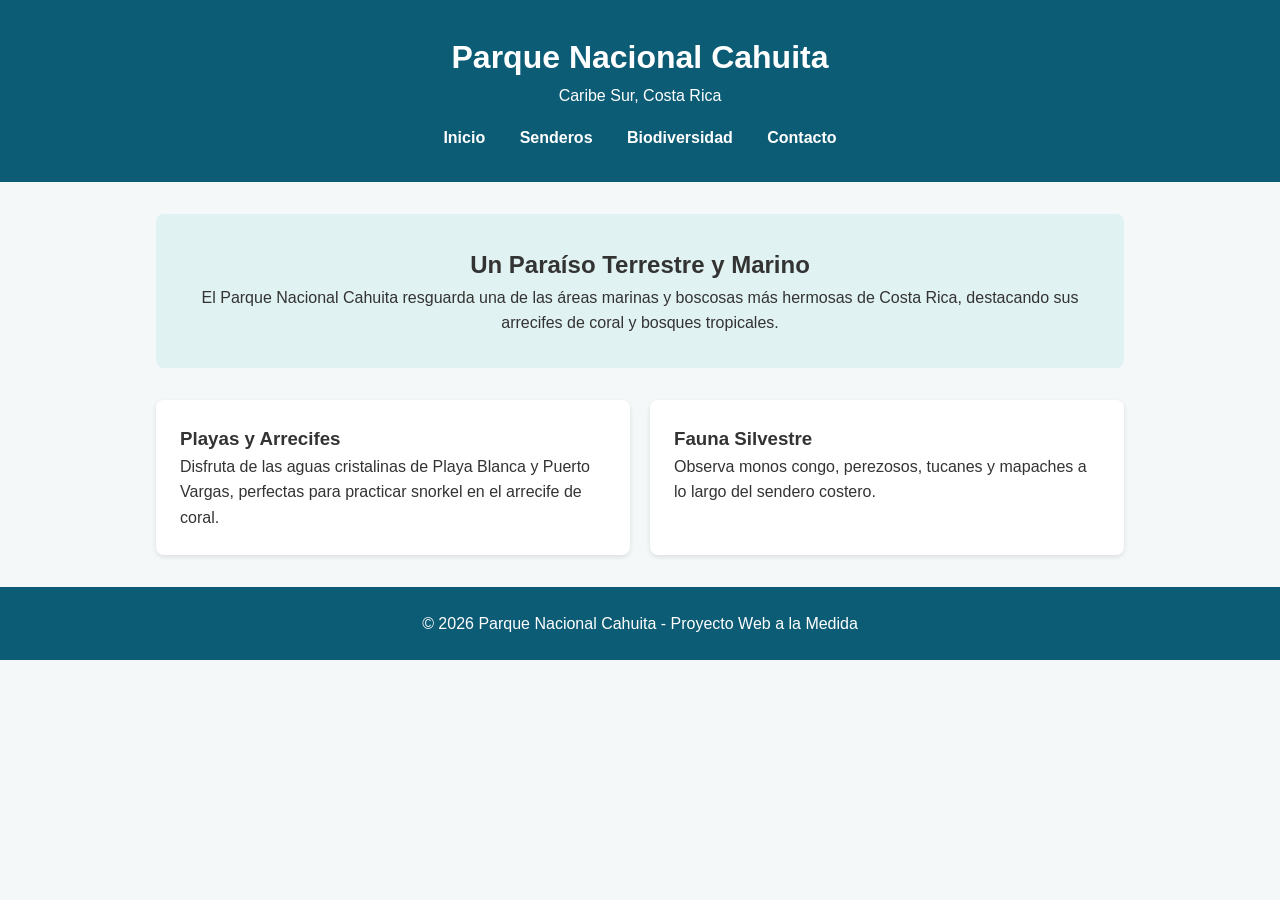
==== index.html @ afe1c8d8 "Primer respaldo del proyecto Cahuita" ====
<!DOCTYPE html>
<html lang="es">
<head>
    <meta charset="UTF-8">
    <meta name="viewport" content="width=device-width, initial-scale=1.0">
    <title>Parque Nacional Cahuita | Costa Rica</title>
    <meta name="description" content="Descubre el Parque Nacional Cahuita en Costa Rica. Playas de arena blanca, arrecifes de coral y gran biodiversidad en el Caribe Sur.">
    
    <!-- Open Graph Tags (SEO) -->
    <meta property="og:title" content="Parque Nacional Cahuita | Costa Rica">
    <meta property="og:description" content="Explora los senderos, arrecifes y la fauna única del Parque Nacional Cahuita.">
    <meta property="og:type" content="website">

    <link rel="shortcut icon" href="favicon.ico" type="image/x-icon">
    <link rel="stylesheet" href="css/estilos.css">
</head>
<body>

    <header class="header">
        <h1>Parque Nacional Cahuita</h1>
        <p>Caribe Sur, Costa Rica</p>
        <nav class="nav">
            <a href="index.html">Inicio</a>
            <a href="pages/senderos.html">Senderos</a>
            <a href="pages/biodiversidad.html">Biodiversidad</a>
            <a href="pages/contacto.html">Contacto</a>
        </nav>
    </header>

    <main class="main-content">
        <section class="hero">
            <h2>Un Paraíso Terrestre y Marino</h2>
            <p>El Parque Nacional Cahuita resguarda una de las áreas marinas y boscosas más hermosas de Costa Rica, destacando sus arrecifes de coral y bosques tropicales.</p>
        </section>

        <section class="cards">
            <article class="card">
                <h3>Playas y Arrecifes</h3>
                <p>Disfruta de las aguas cristalinas de Playa Blanca y Puerto Vargas, perfectas para practicar snorkel en el arrecife de coral.</p>
            </article>
            <article class="card">
                <h3>Fauna Silvestre</h3>
                <p>Observa monos congo, perezosos, tucanes y mapaches a lo largo del sendero costero.</p>
            </article>
        </section>
    </main>

    <footer>
        <p>&copy; 2026 Parque Nacional Cahuita - Proyecto Web a la Medida</p>
    </footer>

    <script src="js/script.js"></script>
</body>
</html>
---- css/estilos.css ----
* {
    box-sizing: border-box;
    margin: 0;
    padding: 0;
}

body {
    font-family: Arial, sans-serif;
    line-height: 1.6;
    background-color: #f4f8f9;
    color: #333;
}

.header {
    background-color: #0d5c75;
    color: white;
    text-align: center;
    padding: 2rem 1rem;
}

.nav {
    margin-top: 1rem;
}

.nav a {
    color: white;
    text-decoration: none;
    margin: 0 15px;
    font-weight: bold;
}

.nav a:hover {
    text-decoration: underline;
}

.main-content {
    max-width: 1000px;
    margin: 2rem auto;
    padding: 0 1rem;
}

.hero {
    background-color: #e0f2f1;
    padding: 2rem;
    border-radius: 8px;
    text-align: center;
    margin-bottom: 2rem;
}

.cards {
    display: flex;
    gap: 20px;
    flex-wrap: wrap;
}

.card {
    flex: 1;
    min-width: 280px;
    background: white;
    padding: 1.5rem;
    border-radius: 8px;
    box-shadow: 0 2px 5px rgba(0,0,0,0.1);
}

footer {
    text-align: center;
    padding: 1.5rem;
    background-color: #0d5c75;
    color: white;
    margin-top: 2rem;
}
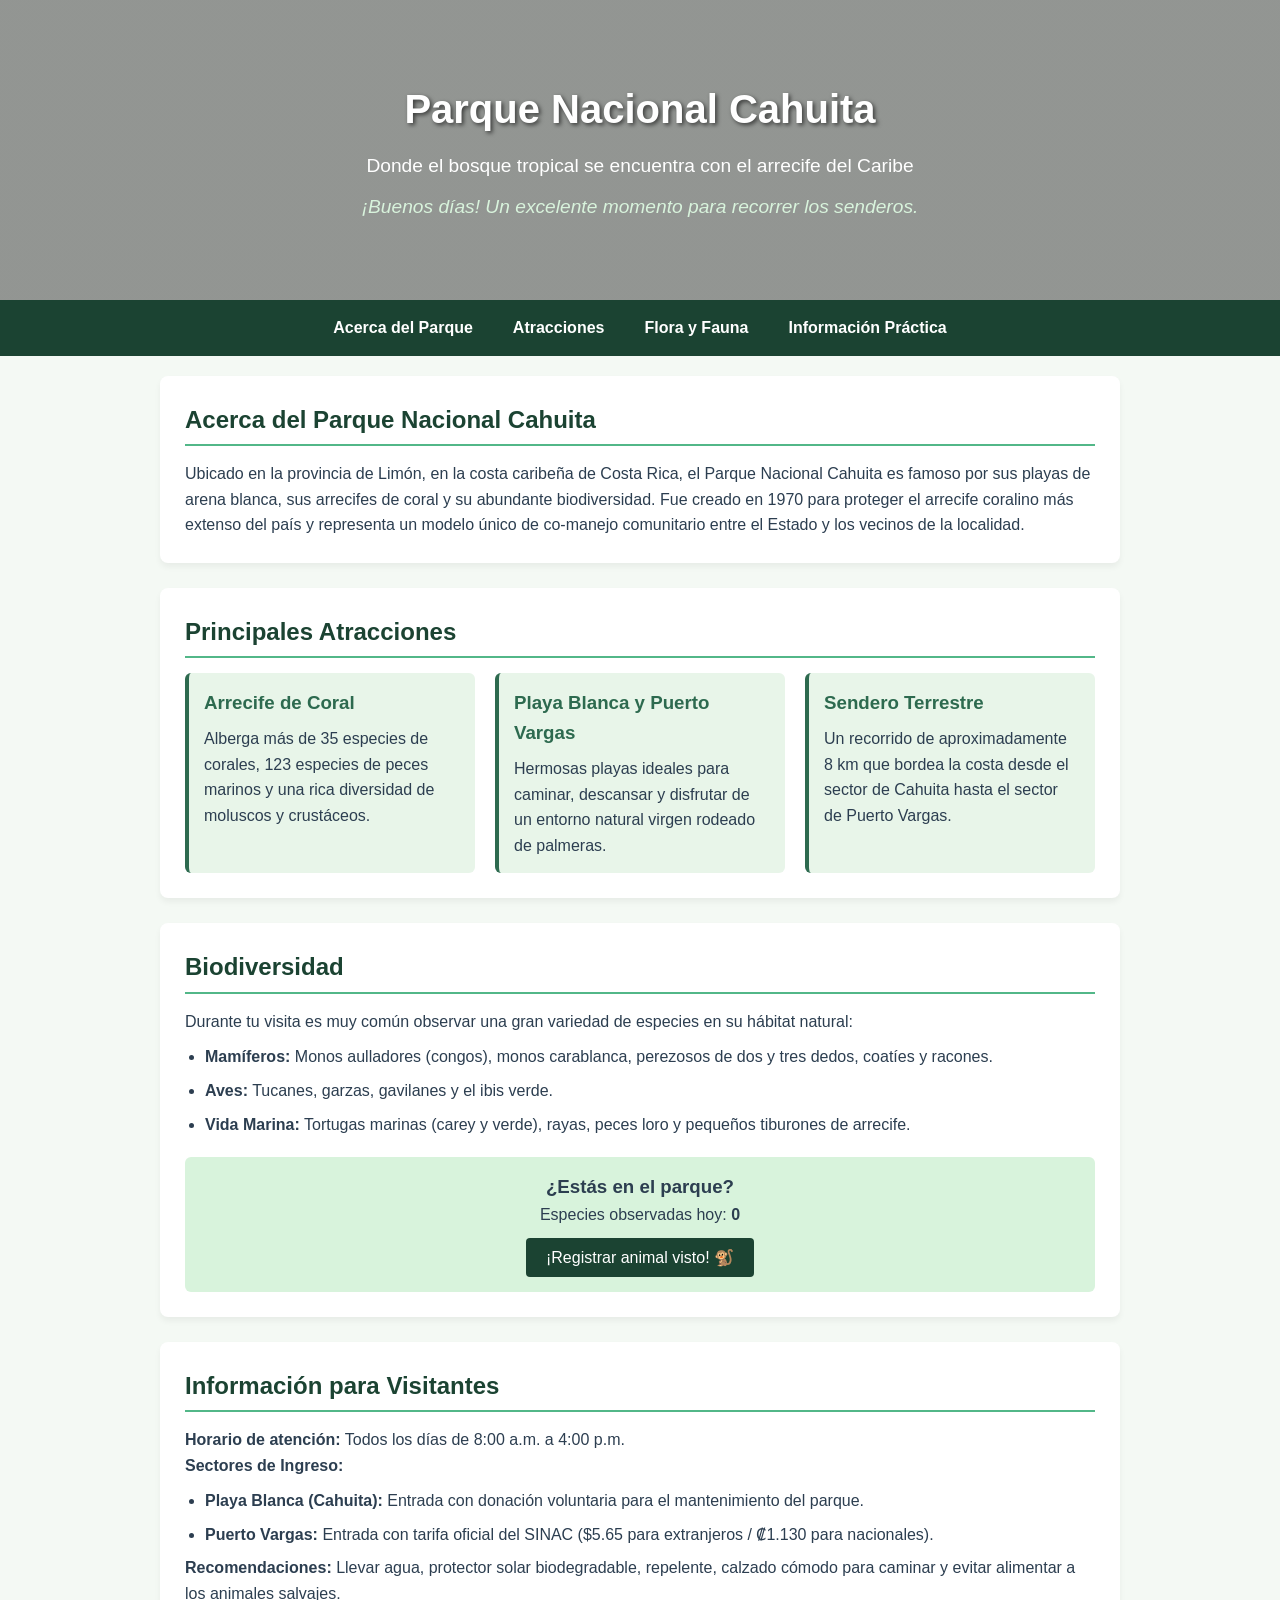
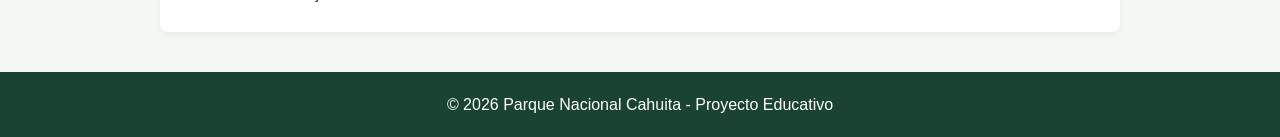
==== commit 4d18f334: "Sitio web completo: HTML enriquecido, diseño CSS y script JS dinamico" ====
--- a/index.html
+++ b/index.html
@@ -3,52 +3,98 @@
 <head>
     <meta charset="UTF-8">
     <meta name="viewport" content="width=device-width, initial-scale=1.0">
-    <title>Parque Nacional Cahuita | Costa Rica</title>
-    <meta name="description" content="Descubre el Parque Nacional Cahuita en Costa Rica. Playas de arena blanca, arrecifes de coral y gran biodiversidad en el Caribe Sur.">
-    
-    <!-- Open Graph Tags (SEO) -->
-    <meta property="og:title" content="Parque Nacional Cahuita | Costa Rica">
-    <meta property="og:description" content="Explora los senderos, arrecifes y la fauna única del Parque Nacional Cahuita.">
-    <meta property="og:type" content="website">
-
-    <link rel="shortcut icon" href="favicon.ico" type="image/x-icon">
+    <title>Parque Nacional Cahuita | Caribe Sur, Costa Rica</title>
+    <!-- Favicon -->
+    <link rel="icon" type="image/x-icon" href="favicon.ico">
     <link rel="stylesheet" href="css/estilos.css">
 </head>
 <body>
 
-    <header class="header">
-        <h1>Parque Nacional Cahuita</h1>
-        <p>Caribe Sur, Costa Rica</p>
-        <nav class="nav">
-            <a href="index.html">Inicio</a>
-            <a href="pages/senderos.html">Senderos</a>
-            <a href="pages/biodiversidad.html">Biodiversidad</a>
-            <a href="pages/contacto.html">Contacto</a>
-        </nav>
+    <header class="hero">
+        <div class="hero-overlay">
+            <h1>Parque Nacional Cahuita</h1>
+            <p>Donde el bosque tropical se encuentra con el arrecife del Caribe</p>
+        </div>
     </header>
 
-    <main class="main-content">
-        <section class="hero">
-            <h2>Un Paraíso Terrestre y Marino</h2>
-            <p>El Parque Nacional Cahuita resguarda una de las áreas marinas y boscosas más hermosas de Costa Rica, destacando sus arrecifes de coral y bosques tropicales.</p>
+    <nav class="navbar">
+        <a href="#acerca">Acerca del Parque</a>
+        <a href="#atracciones">Atracciones</a>
+        <a href="#fauna">Flora y Fauna</a>
+        <a href="#informacion">Información Práctica</a>
+    </nav>
+
+    <main class="container">
+
+        <!-- Sección: Acerca del Parque -->
+        <section id="acerca" class="card">
+            <h2>Acerca del Parque Nacional Cahuita</h2>
+            <p>
+                Ubicado en la provincia de Limón, en la costa caribeña de Costa Rica, el Parque Nacional Cahuita 
+                es famoso por sus playas de arena blanca, sus arrecifes de coral y su abundante biodiversidad. 
+                Fue creado en 1970 para proteger el arrecife coralino más extenso del país y representa un modelo único 
+                de co-manejo comunitario entre el Estado y los vecinos de la localidad.
+            </p>
         </section>
 
-        <section class="cards">
-            <article class="card">
-                <h3>Playas y Arrecifes</h3>
-                <p>Disfruta de las aguas cristalinas de Playa Blanca y Puerto Vargas, perfectas para practicar snorkel en el arrecife de coral.</p>
-            </article>
-            <article class="card">
-                <h3>Fauna Silvestre</h3>
-                <p>Observa monos congo, perezosos, tucanes y mapaches a lo largo del sendero costero.</p>
-            </article>
+        <!-- Sección: Atracciones -->
+        <section id="atracciones" class="card">
+            <h2>Principales Atracciones</h2>
+            <div class="grid">
+                <div class="grid-item">
+                    <h3>Arrecife de Coral</h3>
+                    <p>Alberga más de 35 especies de corales, 123 especies de peces marinos y una rica diversidad de moluscos y crustáceos.</p>
+                </div>
+                <div class="grid-item">
+                    <h3>Playa Blanca y Puerto Vargas</h3>
+                    <p>Hermosas playas ideales para caminar, descansar y disfrutar de un entorno natural virgen rodeado de palmeras.</p>
+                </div>
+                <div class="grid-item">
+                    <h3>Sendero Terrestre</h3>
+                    <p>Un recorrido de aproximadamente 8 km que bordea la costa desde el sector de Cahuita hasta el sector de Puerto Vargas.</p>
+                </div>
+            </div>
         </section>
+
+        <!-- Sección: Flora y Fauna con Interactividad -->
+        <section id="fauna" class="card">
+            <h2>Biodiversidad</h2>
+            <p>Durante tu visita es muy común observar una gran variedad de especies en su hábitat natural:</p>
+            <ul>
+                <li><strong>Mamíferos:</strong> Monos aulladores (congos), monos carablanca, perezosos de dos y tres dedos, coatíes y racones.</li>
+                <li><strong>Aves:</strong> Tucanes, garzas, gavilanes y el ibis verde.</li>
+                <li><strong>Vida Marina:</strong> Tortugas marinas (carey y verde), rayas, peces loro y pequeños tiburones de arrecife.</li>
+            </ul>
+
+            <!-- Contador interactivo mediante JS -->
+            <div class="interactivo-box">
+                <h3>¿Estás en el parque?</h3>
+                <p>Especies observadas hoy: <strong id="contador-fauna">0</strong></p>
+                <button id="btn-registrar">¡Registrar animal visto! 🐒</button>
+            </div>
+        </section>
+
+        <!-- Sección: Información Práctica -->
+        <section id="informacion" class="card">
+            <h2>Información para Visitantes</h2>
+            <div class="info-box">
+                <p><strong>Horario de atención:</strong> Todos los días de 8:00 a.m. a 4:00 p.m.</p>
+                <p><strong>Sectores de Ingreso:</strong></p>
+                <ul>
+                    <li><strong>Playa Blanca (Cahuita):</strong> Entrada con donación voluntaria para el mantenimiento del parque.</li>
+                    <li><strong>Puerto Vargas:</strong> Entrada con tarifa oficial del SINAC ($5.65 para extranjeros / ₡1.130 para nacionales).</li>
+                </ul>
+                <p><strong>Recomendaciones:</strong> Llevar agua, protector solar biodegradable, repelente, calzado cómodo para caminar y evitar alimentar a los animales salvajes.</p>
+            </div>
+        </section>
+
     </main>
 
     <footer>
-        <p>&copy; 2026 Parque Nacional Cahuita - Proyecto Web a la Medida</p>
+        <p>&copy; 2026 Parque Nacional Cahuita - Proyecto Educativo</p>
     </footer>
 
+    <!-- Vinculación del JavaScript al final -->
     <script src="js/script.js"></script>
 </body>
 </html>
--- a/css/estilos.css
+++ b/css/estilos.css
@@ -1,71 +1,168 @@
+/* Estilos Base */
 * {
     box-sizing: border-box;
     margin: 0;
     padding: 0;
+    font-family: 'Segoe UI', Tahoma, Geneva, Verdana, sans-serif;
 }
 
 body {
-    font-family: Arial, sans-serif;
+    background-color: #f4f9f4;
+    color: #2c3e50;
     line-height: 1.6;
-    background-color: #f4f8f9;
-    color: #333;
 }
 
-.header {
-    background-color: #0d5c75;
+/* Header & Hero */
+.hero {
+    background: linear-gradient(rgba(0,0,0,0.4), rgba(0,0,0,0.4)), url('https://images.unsplash.com/photo-1507525428034-b723cf961d3e?auto=format&fit=crop&w=1200&q=80') center/cover no-repeat;
+    height: 300px;
+    display: flex;
+    align-items: center;
+    justify-content: center;
+    text-align: center;
     color: white;
-    text-align: center;
-    padding: 2rem 1rem;
 }
 
-.nav {
-    margin-top: 1rem;
+.hero-overlay h1 {
+    font-size: 2.5rem;
+    margin-bottom: 10px;
+    text-shadow: 2px 2px 4px rgba(0,0,0,0.6);
 }
 
-.nav a {
-    color: white;
-    text-decoration: none;
-    margin: 0 15px;
-    font-weight: bold;
+.hero-overlay p {
+    font-size: 1.2rem;
 }
 
-.nav a:hover {
-    text-decoration: underline;
+/* Navegación */
+.navbar {
+    background-color: #1b4332;
+    display: flex;
+    justify-content: center;
+    flex-wrap: wrap;
+    position: sticky;
+    top: 0;
+    z-index: 100;
 }
 
-.main-content {
-    max-width: 1000px;
-    margin: 2rem auto;
-    padding: 0 1rem;
+.navbar a {
+    color: white;
+    padding: 15px 20px;
+    text-decoration: none;
+    font-weight: bold;
+    transition: background 0.3s;
 }
 
-.hero {
-    background-color: #e0f2f1;
-    padding: 2rem;
-    border-radius: 8px;
-    text-align: center;
-    margin-bottom: 2rem;
+.navbar a:hover {
+    background-color: #2d6a4f;
 }
 
-.cards {
-    display: flex;
-    gap: 20px;
-    flex-wrap: wrap;
+/* Contenido Principal */
+.container {
+    max-width: 1000px;
+    margin: 20px auto;
+    padding: 0 20px;
 }
 
 .card {
-    flex: 1;
-    min-width: 280px;
     background: white;
-    padding: 1.5rem;
     border-radius: 8px;
-    box-shadow: 0 2px 5px rgba(0,0,0,0.1);
+    padding: 25px;
+    margin-bottom: 25px;
+    box-shadow: 0 4px 6px rgba(0,0,0,0.05);
+}
+
+.card h2 {
+    color: #1b4332;
+    margin-bottom: 15px;
+    border-bottom: 2px solid #52b788;
+    padding-bottom: 5px;
+}
+
+/* Grid de Atracciones */
+.grid {
+    display: grid;
+    grid-template-columns: repeat(auto-fit, minmax(250px, 1fr));
+    gap: 20px;
+    margin-top: 15px;
+}
+
+.grid-item {
+    background: #e8f5e9;
+    padding: 15px;
+    border-radius: 6px;
+    border-left: 4px solid #2d6a4f;
+}
+
+.grid-item h3 {
+    color: #2d6a4f;
+    margin-bottom: 8px;
+}
+
+/* Listas e Interactividad */
+ul {
+    margin-left: 20px;
+    margin-top: 10px;
+}
+
+li {
+    margin-bottom: 8px;
+}
+
+.interactivo-box {
+    margin-top: 20px;
+    background: #d8f3dc;
+    padding: 15px;
+    border-radius: 6px;
+    text-align: center;
+}
+
+.interactivo-box button {
+    background-color: #1b4332;
+    color: white;
+    border: none;
+    padding: 10px 20px;
+    margin-top: 10px;
+    border-radius: 4px;
+    cursor: pointer;
+    font-size: 1rem;
+    transition: background 0.3s;
+}
+
+.interactivo-box button:hover {
+    background-color: #2d6a4f;
+}
+
+/* Botón Volver Arriba (JS) */
+#btn-arriba {
+    position: fixed;
+    bottom: 20px;
+    right: 20px;
+    background-color: #1b4332;
+    color: white;
+    border: none;
+    width: 45px;
+    height: 45px;
+    border-radius: 50%;
+    font-size: 1.5rem;
+    cursor: pointer;
+    display: none;
+    box-shadow: 0 4px 8px rgba(0,0,0,0.2);
+}
+
+#btn-arriba.visible {
+    display: block;
+}
+
+.saludo-dinamico {
+    margin-top: 10px;
+    font-style: italic;
+    color: #d8f3dc;
 }
 
 footer {
     text-align: center;
-    padding: 1.5rem;
-    background-color: #0d5c75;
+    padding: 20px;
+    background: #1b4332;
     color: white;
-    margin-top: 2rem;
+    margin-top: 40px;
 }
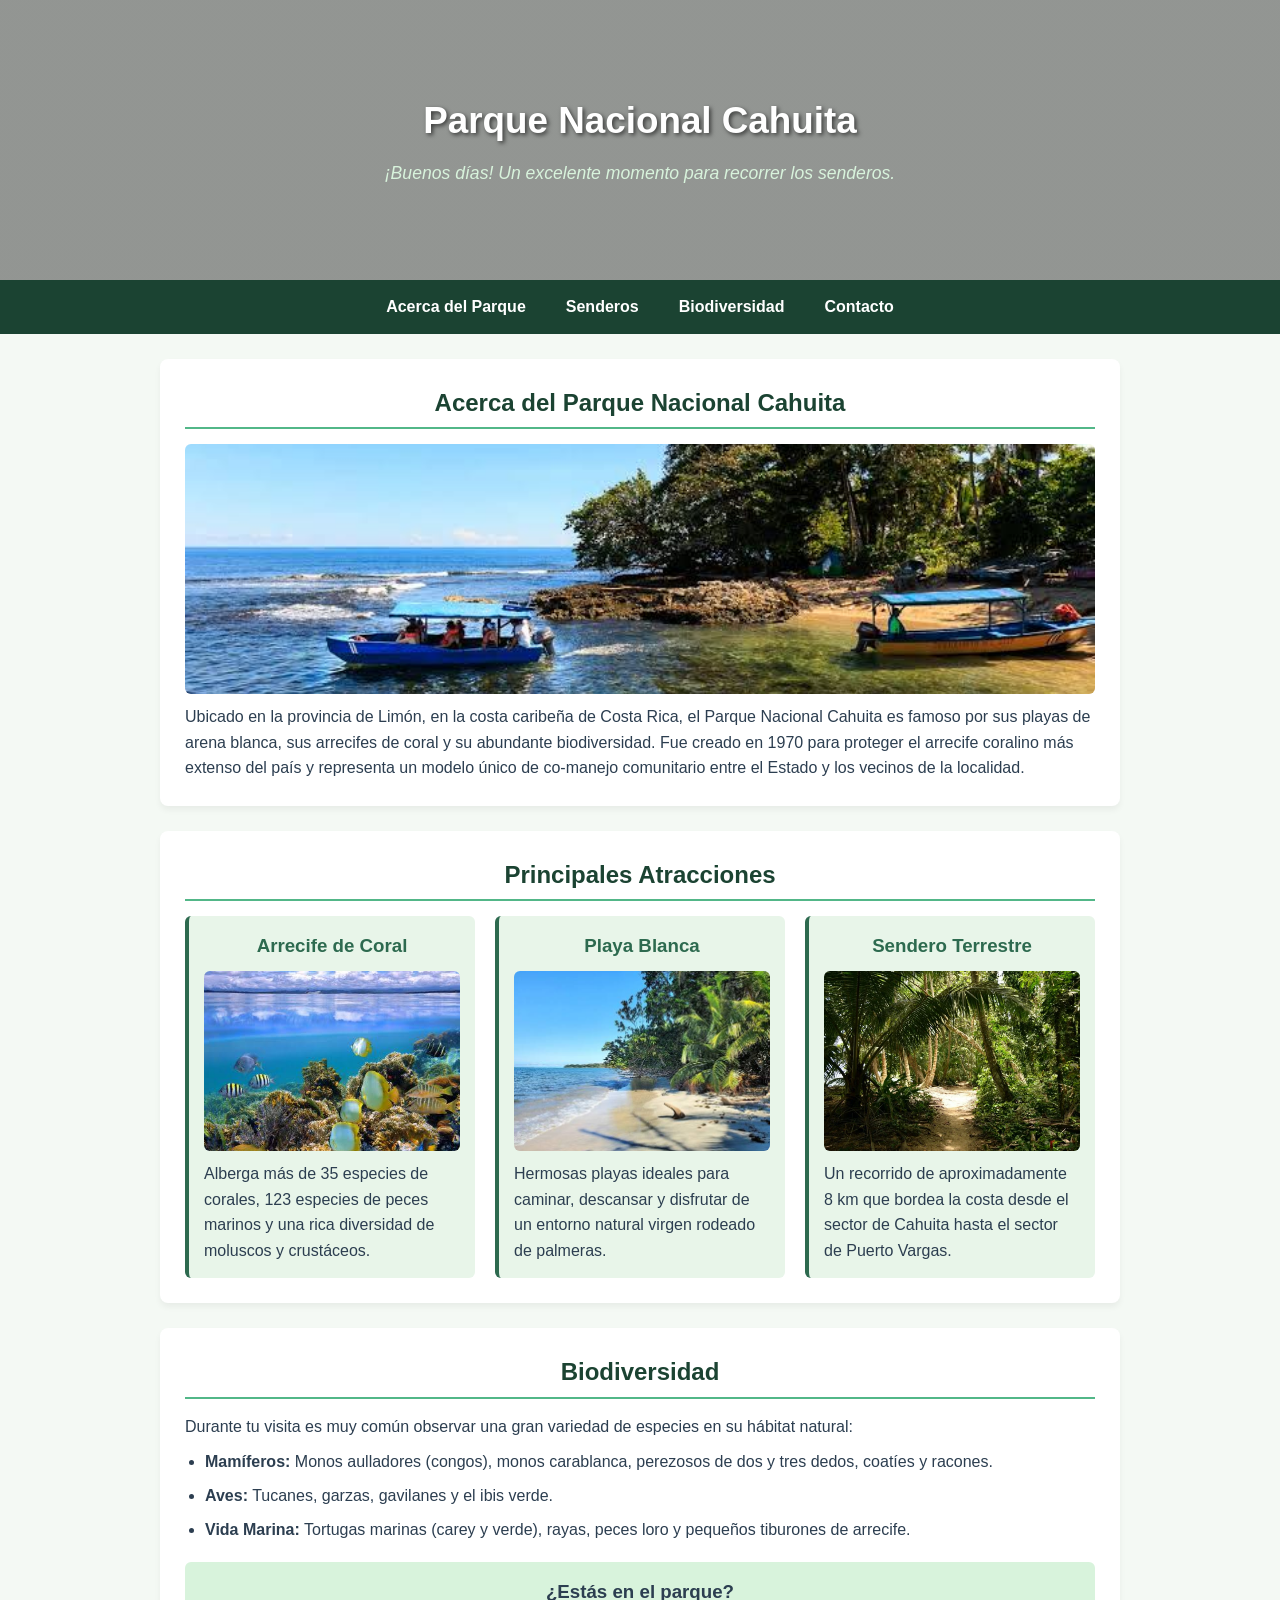
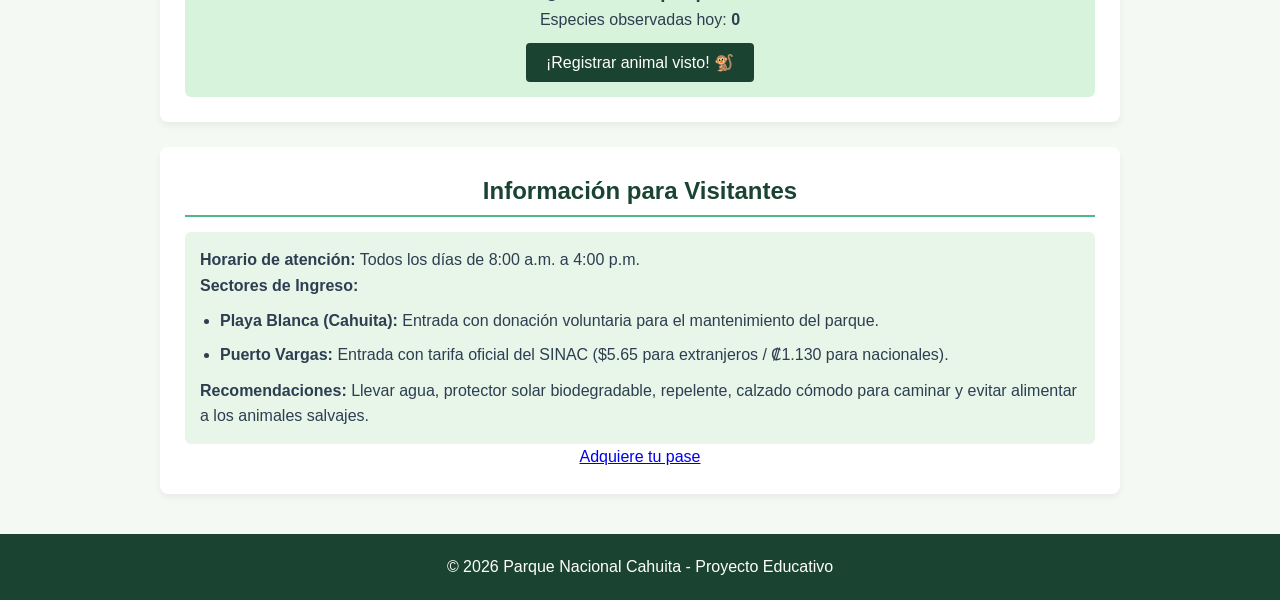
==== commit 989db5a8: "Actualizacion completa de rutas y paginas" ====
--- a/index.html
+++ b/index.html
@@ -6,6 +6,7 @@
     <title>Parque Nacional Cahuita | Caribe Sur, Costa Rica</title>
     <!-- Favicon -->
     <link rel="icon" type="image/x-icon" href="favicon.ico">
+    <!-- CSS en subcarpeta -->
     <link rel="stylesheet" href="css/estilos.css">
 </head>
 <body>
@@ -13,15 +14,14 @@
     <header class="hero">
         <div class="hero-overlay">
             <h1>Parque Nacional Cahuita</h1>
-            <p>Donde el bosque tropical se encuentra con el arrecife del Caribe</p>
         </div>
     </header>
 
     <nav class="navbar">
         <a href="#acerca">Acerca del Parque</a>
-        <a href="#atracciones">Atracciones</a>
-        <a href="#fauna">Flora y Fauna</a>
-        <a href="#informacion">Información Práctica</a>
+        <a href="pages/senderos.html">Senderos</a>
+        <a href="pages/biodiversidad.html">Biodiversidad</a>
+        <a href="pages/contacto.html">Contacto</a>
     </nav>
 
     <main class="container">
@@ -29,6 +29,7 @@
         <!-- Sección: Acerca del Parque -->
         <section id="acerca" class="card">
             <h2>Acerca del Parque Nacional Cahuita</h2>
+            <img src="img/parque_cahuita.jpg" alt="Parque Nacional Cahuita" class="img-tarjeta">
             <p>
                 Ubicado en la provincia de Limón, en la costa caribeña de Costa Rica, el Parque Nacional Cahuita 
                 es famoso por sus playas de arena blanca, sus arrecifes de coral y su abundante biodiversidad. 
@@ -43,20 +44,23 @@
             <div class="grid">
                 <div class="grid-item">
                     <h3>Arrecife de Coral</h3>
+                    <img src="img/arrecife.jpg" alt="Arrecife de Coral" class="img-tarjeta">
                     <p>Alberga más de 35 especies de corales, 123 especies de peces marinos y una rica diversidad de moluscos y crustáceos.</p>
                 </div>
                 <div class="grid-item">
-                    <h3>Playa Blanca y Puerto Vargas</h3>
+                    <h3>Playa Blanca</h3>
+                    <img src="img/playa_blanca.jpg" alt="Playa Blanca Cahuita" class="img-tarjeta">
                     <p>Hermosas playas ideales para caminar, descansar y disfrutar de un entorno natural virgen rodeado de palmeras.</p>
                 </div>
                 <div class="grid-item">
                     <h3>Sendero Terrestre</h3>
+                    <img src="img/sendero_costa_rica.webp" alt="Sendero Terrestre" class="img-tarjeta">
                     <p>Un recorrido de aproximadamente 8 km que bordea la costa desde el sector de Cahuita hasta el sector de Puerto Vargas.</p>
                 </div>
             </div>
         </section>
 
-        <!-- Sección: Flora y Fauna con Interactividad -->
+        <!-- Sección: Flora y Fauna -->
         <section id="fauna" class="card">
             <h2>Biodiversidad</h2>
             <p>Durante tu visita es muy común observar una gran variedad de especies en su hábitat natural:</p>
@@ -66,7 +70,7 @@
                 <li><strong>Vida Marina:</strong> Tortugas marinas (carey y verde), rayas, peces loro y pequeños tiburones de arrecife.</li>
             </ul>
 
-            <!-- Contador interactivo mediante JS -->
+            <!-- Contador interactivo JS -->
             <div class="interactivo-box">
                 <h3>¿Estás en el parque?</h3>
                 <p>Especies observadas hoy: <strong id="contador-fauna">0</strong></p>
@@ -75,26 +79,27 @@
         </section>
 
         <!-- Sección: Información Práctica -->
-        <section id="informacion" class="card">
+        <section id="informacion" class="card" style="text-align: center;">
             <h2>Información para Visitantes</h2>
-            <div class="info-box">
+            <div class="info-box" style="text-align: left;">
                 <p><strong>Horario de atención:</strong> Todos los días de 8:00 a.m. a 4:00 p.m.</p>
                 <p><strong>Sectores de Ingreso:</strong></p>
                 <ul>
                     <li><strong>Playa Blanca (Cahuita):</strong> Entrada con donación voluntaria para el mantenimiento del parque.</li>
                     <li><strong>Puerto Vargas:</strong> Entrada con tarifa oficial del SINAC ($5.65 para extranjeros / ₡1.130 para nacionales).</li>
                 </ul>
-                <p><strong>Recomendaciones:</strong> Llevar agua, protector solar biodegradable, repelente, calzado cómodo para caminar y evitar alimentar a los animales salvajes.</p>
+                <p style="margin-top: 10px;"><strong>Recomendaciones:</strong> Llevar agua, protector solar biodegradable, repelente, calzado cómodo para caminar y evitar alimentar a los animales salvajes.</p>
             </div>
+            
+            <a href="https://www.sinac.go.cr" target="_blank" class="btn-entradas">Adquiere tu pase</a>
         </section>
-
     </main>
 
     <footer>
         <p>&copy; 2026 Parque Nacional Cahuita - Proyecto Educativo</p>
     </footer>
 
-    <!-- Vinculación del JavaScript al final -->
+    <!-- JS en subcarpeta -->
     <script src="js/script.js"></script>
 </body>
 </html>
--- a/css/estilos.css
+++ b/css/estilos.css
@@ -15,22 +15,23 @@
 /* Header & Hero */
 .hero {
     background: linear-gradient(rgba(0,0,0,0.4), rgba(0,0,0,0.4)), url('https://images.unsplash.com/photo-1507525428034-b723cf961d3e?auto=format&fit=crop&w=1200&q=80') center/cover no-repeat;
-    height: 300px;
+    height: 280px;
     display: flex;
     align-items: center;
     justify-content: center;
     text-align: center;
     color: white;
+    padding: 0 10px;
 }
 
 .hero-overlay h1 {
-    font-size: 2.5rem;
-    margin-bottom: 10px;
+    font-size: 2.3rem;
+    margin-bottom: 8px;
     text-shadow: 2px 2px 4px rgba(0,0,0,0.6);
 }
 
 .hero-overlay p {
-    font-size: 1.2rem;
+    font-size: 1.1rem;
 }
 
 /* Navegación */
@@ -46,7 +47,7 @@
 
 .navbar a {
     color: white;
-    padding: 15px 20px;
+    padding: 14px 20px;
     text-decoration: none;
     font-weight: bold;
     transition: background 0.3s;
@@ -59,7 +60,7 @@
 /* Contenido Principal */
 .container {
     max-width: 1000px;
-    margin: 20px auto;
+    margin: 25px auto;
     padding: 0 20px;
 }
 
@@ -78,7 +79,7 @@
     padding-bottom: 5px;
 }
 
-/* Grid de Atracciones */
+/* Grid para atracciones y secciones */
 .grid {
     display: grid;
     grid-template-columns: repeat(auto-fit, minmax(250px, 1fr));
@@ -98,7 +99,7 @@
     margin-bottom: 8px;
 }
 
-/* Listas e Interactividad */
+/* Listas e Información */
 ul {
     margin-left: 20px;
     margin-top: 10px;
@@ -106,6 +107,13 @@
 
 li {
     margin-bottom: 8px;
+}
+
+.info-box {
+    background: #e8f5e9;
+    padding: 15px;
+    border-radius: 6px;
+    margin-top: 10px;
 }
 
 .interactivo-box {
@@ -143,10 +151,11 @@
     width: 45px;
     height: 45px;
     border-radius: 50%;
-    font-size: 1.5rem;
+    font-size: 1.4rem;
     cursor: pointer;
     display: none;
     box-shadow: 0 4px 8px rgba(0,0,0,0.2);
+    z-index: 99;
 }
 
 #btn-arriba.visible {
@@ -154,9 +163,10 @@
 }
 
 .saludo-dinamico {
-    margin-top: 10px;
+    margin-top: 8px;
     font-style: italic;
     color: #d8f3dc;
+    font-size: 0.95rem;
 }
 
 footer {
@@ -165,4 +175,30 @@
     background: #1b4332;
     color: white;
     margin-top: 40px;
+}
+
+/* Control de Imágenes */
+.img-tarjeta {
+    width: 100%;
+    max-width: 100%;
+    height: 180px;
+    object-fit: cover;
+    border-radius: 6px;
+    margin: 10px 0;
+    display: block;
+}
+
+.card > .img-tarjeta {
+    height: 250px;
+}
+
+/* Centrar todos los títulos */
+.card h2, 
+.grid-item h3 {
+    text-align: center;
+}
+/* Centrar formulario */
+form {
+    margin-left: auto;
+    margin-right: auto;
 }
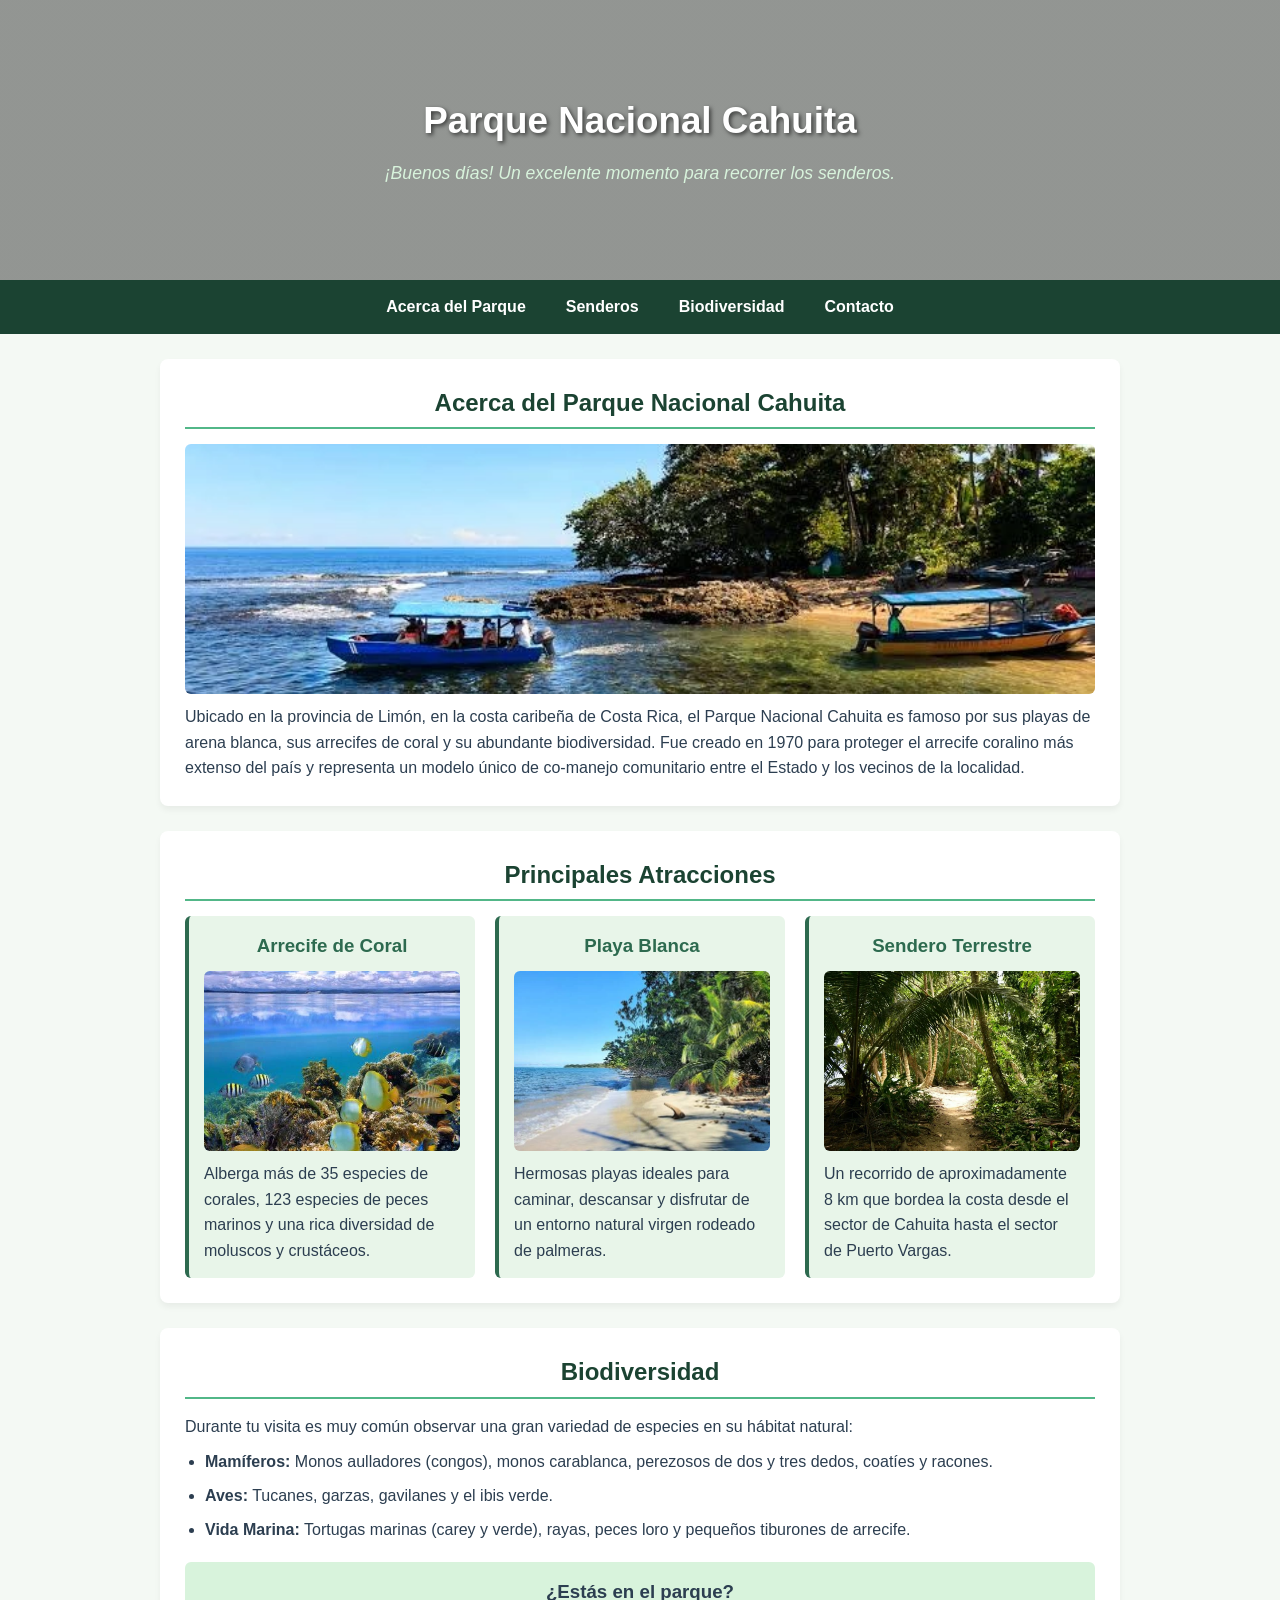
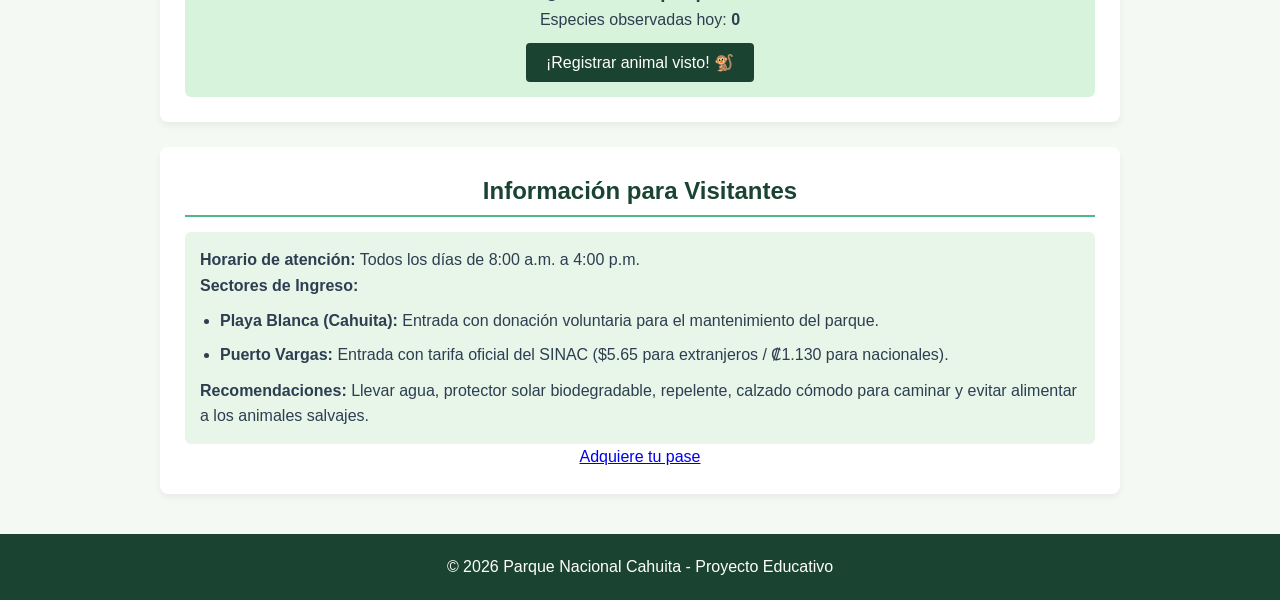
==== commit cf51fd90: "Corrige rutas y diseño en contacto.html" ====
--- a/index.html
+++ b/index.html
@@ -29,7 +29,7 @@
         <!-- Sección: Acerca del Parque -->
         <section id="acerca" class="card">
             <h2>Acerca del Parque Nacional Cahuita</h2>
-            <img src="img/parque_cahuita.jpg" alt="Parque Nacional Cahuita" class="img-tarjeta">
+            <img src="img/parque_cahuita.webp" alt="Parque Nacional Cahuita" class="img-tarjeta">
             <p>
                 Ubicado en la provincia de Limón, en la costa caribeña de Costa Rica, el Parque Nacional Cahuita 
                 es famoso por sus playas de arena blanca, sus arrecifes de coral y su abundante biodiversidad. 
@@ -44,12 +44,12 @@
             <div class="grid">
                 <div class="grid-item">
                     <h3>Arrecife de Coral</h3>
-                    <img src="img/arrecife.jpg" alt="Arrecife de Coral" class="img-tarjeta">
+                    <img src="img/arrecife.webp" alt="Arrecife de Coral" class="img-tarjeta">
                     <p>Alberga más de 35 especies de corales, 123 especies de peces marinos y una rica diversidad de moluscos y crustáceos.</p>
                 </div>
                 <div class="grid-item">
                     <h3>Playa Blanca</h3>
-                    <img src="img/playa_blanca.jpg" alt="Playa Blanca Cahuita" class="img-tarjeta">
+                    <img src="img/playa_blanca.webp" alt="Playa Blanca Cahuita" class="img-tarjeta">
                     <p>Hermosas playas ideales para caminar, descansar y disfrutar de un entorno natural virgen rodeado de palmeras.</p>
                 </div>
                 <div class="grid-item">
